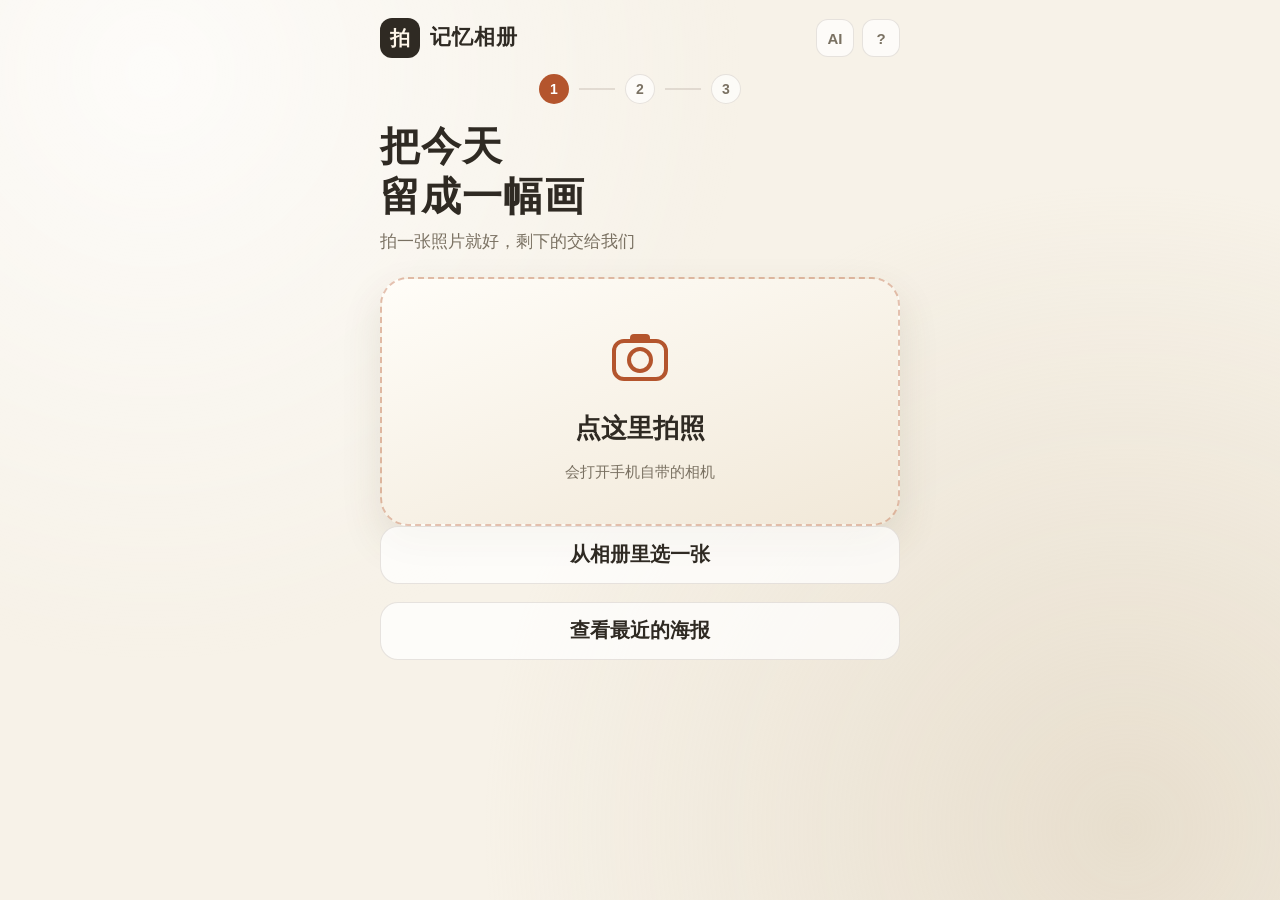
==== index.html @ f5deccc6 "Add files via upload" ====
<!DOCTYPE html>
<html lang="zh-CN">
<head>
  <meta charset="utf-8">
  <meta name="viewport" content="width=device-width, initial-scale=1, viewport-fit=cover">
  <meta name="theme-color" content="#F7F2E8">
  <meta name="description" content="记忆相册 · 随手拍一张照片，选一种风格，生成一张带家人留言的纪念海报。">
  <title>记忆相册 · 把今天留成一幅画</title>
  <link rel="stylesheet" href="style.css?v=20261109k">
</head>
<body>
  <main class="app">
    <header class="top">
      <a class="brand" href="./">
        <span class="brand-mark">拍</span>
        <span class="brand-text">记忆相册</span>
      </a>
      <div class="top-actions">
        <button class="icon-btn" id="ai-btn" type="button" aria-label="AI 设置">AI</button>
        <button class="icon-btn" id="help-btn" type="button" aria-label="使用帮助">?</button>
      </div>
    </header>

    <div class="steps" aria-hidden="true">
      <span class="step-dot active" data-step="1">1</span>
      <span class="step-line"></span>
      <span class="step-dot" data-step="2">2</span>
      <span class="step-line"></span>
      <span class="step-dot" data-step="3">3</span>
    </div>

    <!-- 第一步：拍照 -->
    <section class="panel active" id="panel-1">
      <h1 class="hero-title">把今天<br>留成一幅画</h1>
      <p class="hero-sub">拍一张照片就好，剩下的交给我们</p>

      <label class="camera-card" for="camera-input">
        <span class="camera-icon" aria-hidden="true">
          <svg viewBox="0 0 64 64" width="64" height="64"><rect x="6" y="16" width="52" height="38" rx="10" fill="none" stroke="currentColor" stroke-width="4"/><circle cx="32" cy="35" r="11" fill="none" stroke="currentColor" stroke-width="4"/><rect x="22" y="9" width="20" height="9" rx="4" fill="currentColor"/></svg>
        </span>
        <span class="camera-title">点这里拍照</span>
        <span class="camera-hint">会打开手机自带的相机</span>
      </label>
      <input id="camera-input" type="file" accept="image/*" capture="environment" hidden>
      <input id="album-input" type="file" accept="image/*" hidden>

      <button class="btn btn-ghost" id="album-btn" type="button">从相册里选一张</button>
      <button class="btn btn-ghost btn-big" id="gallery-btn" type="button">查看最近的海报</button>
    </section>

    <!-- 第二步：说一句 -->
    <section class="panel" id="panel-2">
      <h1 class="panel-title">说一句，<br>今天发生了什么？</h1>
      <p class="panel-sub">可以点话筒说话，也可以直接跳过</p>
      <img class="shot-preview" id="shot-preview" alt="刚拍的照片">
      <textarea id="story-input" rows="4" maxlength="200" placeholder="比如：今天去公园散步，玉兰花开了，心情特别好。"></textarea>
      <div class="voice-row">
        <button class="voice-btn" id="voice-btn" type="button">
          <svg viewBox="0 0 24 24" width="28" height="28" fill="none" stroke="currentColor" stroke-width="2" stroke-linecap="round" stroke-linejoin="round" aria-hidden="true">
            <rect x="9" y="3" width="6" height="11" rx="3"></rect>
            <path d="M5 11a7 7 0 0 0 14 0M12 18v3M8 21h8"></path>
          </svg>
          <span id="voice-label">点一下，说话</span>
        </button>
        <p class="voice-tip" id="voice-tip">说完会自动变成文字，可以再改</p>
        <button class="voice-keyboard" id="voice-keyboard" type="button">没反应？用键盘话筒</button>
      </div>
      <div class="row">
        <button class="btn btn-ghost" id="skip-story" type="button">跳过</button>
        <button class="btn btn-primary" id="next-story" type="button">下一步</button>
      </div>
    </section>

    <!-- 第三步：选风格 -->
    <section class="panel" id="panel-3">
      <h1 class="panel-title">选一种喜欢的风格</h1>
      <p class="panel-sub">选好后点下面按钮，海报马上做好</p>
      <div class="styles" id="styles">
        <button class="style-card" type="button" data-style="文艺">
          <span class="style-swatch" aria-hidden="true">
            <svg viewBox="0 0 160 86" preserveAspectRatio="xMidYMid slice">
              <rect width="160" height="86" fill="#f6f1e6"/>
              <circle cx="124" cy="22" r="9" fill="#ead9b6"/>
              <path d="M0 64 L30 42 L52 60 L74 38 L98 62 L120 48 L160 66 V86 H0 Z" fill="#cdd3c0"/>
              <path d="M0 74 L34 58 L66 72 L98 56 L130 72 L160 62 V86 H0 Z" fill="#b3bba4" opacity="0.92"/>
              <path d="M30 80 C 44 60, 58 48, 78 40" stroke="#8a6f52" stroke-width="2.2" fill="none" stroke-linecap="round"/>
              <path d="M56 52 C 62 48, 66 46, 72 45" stroke="#8a6f52" stroke-width="1.6" fill="none" stroke-linecap="round"/>
              <g fill="#e3a6a2">
                <circle cx="78" cy="40" r="3.2"/>
                <circle cx="70" cy="45" r="2.6"/>
                <circle cx="62" cy="52" r="2.2"/>
              </g>
              <g fill="#f2c9c4">
                <circle cx="75" cy="43" r="1.4"/>
                <circle cx="67" cy="47.5" r="1.2"/>
              </g>
            </svg>
          </span>
          <span class="style-name">文艺</span>
          <span class="style-desc">清淡 · 有诗意</span>
        </button>
        <button class="style-card" type="button" data-style="喜庆">
          <span class="style-swatch" aria-hidden="true">
            <svg viewBox="0 0 160 86" preserveAspectRatio="xMidYMid slice">
              <rect width="160" height="86" fill="#9c211b"/>
              <ellipse cx="80" cy="92" rx="110" ry="42" fill="#c0392b" opacity="0.75"/>
              <circle cx="26" cy="18" r="2" fill="#f4c969" opacity="0.85"/>
              <circle cx="134" cy="24" r="2" fill="#f4c969" opacity="0.85"/>
              <circle cx="40" cy="60" r="1.6" fill="#f4c969" opacity="0.6"/>
              <circle cx="122" cy="62" r="1.6" fill="#f4c969" opacity="0.6"/>
              <line x1="80" y1="6" x2="80" y2="18" stroke="#f4c969" stroke-width="2"/>
              <rect x="73" y="16" width="14" height="6" rx="2" fill="#f4c969"/>
              <ellipse cx="80" cy="42" rx="21" ry="23" fill="#e14b31" stroke="#f4c969" stroke-width="2"/>
              <path d="M62 34 H98 M60 42 H100 M62 50 H98" stroke="#f4c969" stroke-width="1.3" opacity="0.8"/>
              <rect x="73" y="63" width="14" height="5" rx="2" fill="#f4c969"/>
              <path d="M75 68 L73 79 M80 68 L80 82 M85 68 L87 79" stroke="#f4c969" stroke-width="1.6" stroke-linecap="round"/>
            </svg>
          </span>
          <span class="style-name">喜庆</span>
          <span class="style-desc">热闹 · 吉利</span>
        </button>
        <button class="style-card" type="button" data-style="美丽">
          <span class="style-swatch" aria-hidden="true">
            <svg viewBox="0 0 160 86" preserveAspectRatio="xMidYMid slice">
              <rect width="160" height="86" fill="#fdecec"/>
              <rect y="62" width="160" height="24" fill="#e7d3e2" opacity="0.5"/>
              <path d="M52 84 C 55 66, 59 54, 66 44" stroke="#9fb28a" stroke-width="2" fill="none" stroke-linecap="round"/>
              <path d="M80 84 C 80 66, 81 52, 83 40" stroke="#9fb28a" stroke-width="2" fill="none" stroke-linecap="round"/>
              <path d="M108 84 C 104 68, 99 58, 93 48" stroke="#9fb28a" stroke-width="2" fill="none" stroke-linecap="round"/>
              <path d="M62 66 C 56 62, 52 62, 48 64" stroke="#9fb28a" stroke-width="1.6" fill="none"/>
              <path d="M98 62 C 104 58, 108 58, 112 60" stroke="#9fb28a" stroke-width="1.6" fill="none"/>
              <g transform="translate(66 40)">
                <circle cx="0" cy="-6.5" r="5.5" fill="#f2a6b3"/><circle cx="6.5" cy="-1" r="5.5" fill="#eda0ad"/><circle cx="4" cy="6" r="5.5" fill="#f2a6b3"/><circle cx="-4" cy="6" r="5.5" fill="#eda0ad"/><circle cx="-6.5" cy="-1" r="5.5" fill="#f2a6b3"/><circle r="3.4" fill="#f7d774"/>
              </g>
              <g transform="translate(84 34)">
                <circle cx="0" cy="-5.5" r="4.8" fill="#f6b8c8"/><circle cx="5.5" cy="-1" r="4.8" fill="#f2a6b3"/><circle cx="3.5" cy="5" r="4.8" fill="#f6b8c8"/><circle cx="-3.5" cy="5" r="4.8" fill="#f2a6b3"/><circle cx="-5.5" cy="-1" r="4.8" fill="#f6b8c8"/><circle r="3" fill="#fff6e6"/>
              </g>
              <g transform="translate(94 46)">
                <circle cx="0" cy="-4.5" r="4" fill="#f3b8a6"/><circle cx="4.5" cy="0" r="4" fill="#eda0ad"/><circle cx="0" cy="4.5" r="4" fill="#f3b8a6"/><circle cx="-4.5" cy="0" r="4" fill="#eda0ad"/><circle r="2.6" fill="#f7d774"/>
              </g>
            </svg>
          </span>
          <span class="style-name">美丽</span>
          <span class="style-desc">明亮 · 温柔</span>
        </button>
        <button class="style-card" type="button" data-style="怀旧">
          <span class="style-swatch" aria-hidden="true">
            <svg viewBox="0 0 160 86" preserveAspectRatio="xMidYMid slice">
              <rect width="160" height="86" fill="#ecdfc8"/>
              <rect y="64" width="160" height="22" fill="#d9c6a6" opacity="0.55"/>
              <g transform="translate(46 16) rotate(-6)">
                <rect width="46" height="54" rx="2" fill="#f8f2e4" stroke="#c9b28c"/>
                <rect x="5" y="5" width="36" height="34" fill="#c8a878"/>
                <circle cx="16" cy="18" r="6" fill="#e5c795"/>
                <path d="M5 33 L17 24 L27 31 L41 18 L41 39 L5 39 Z" fill="#a98d63"/>
              </g>
              <g transform="translate(82 20) rotate(5)">
                <rect width="46" height="54" rx="2" fill="#f8f2e4" stroke="#c9b28c"/>
                <rect x="5" y="5" width="36" height="34" fill="#bfa171"/>
                <circle cx="31" cy="14" r="5" fill="#e5c795"/>
                <path d="M5 35 L15 27 L25 33 L41 20 L41 39 L5 39 Z" fill="#9c8158"/>
              </g>
            </svg>
          </span>
          <span class="style-name">怀旧</span>
          <span class="style-desc">老照片 · 回忆</span>
        </button>
      </div>
      <button class="btn btn-primary btn-big" id="generate-btn" type="button">生成我的海报</button>
      <p class="ai-hint hidden" id="ai-hint"></p>
    </section>

    <!-- 结果 -->
    <section class="panel" id="panel-result">
      <h1 class="panel-title center">海报做好啦</h1>
      <div class="poster-wrap">
        <img id="poster-img" alt="生成的纪念海报">
      </div>
      <div class="actions result-actions">
        <div class="actions result-pair">
          <button class="btn btn-ghost" id="change-style" type="button">换一个风格</button>
          <button class="btn btn-ghost" id="random-style" type="button">随机风格</button>
        </div>
        <div class="actions result-pair">
          <button class="btn btn-ghost" id="change-copy" type="button">更换文案</button>
          <button class="btn btn-ghost" id="edit-copy" type="button">编辑文案</button>
        </div>
        <button class="btn btn-ghost" id="again" type="button">重新拍一张</button>
      </div>
      <p class="random-hint hidden" id="random-hint"></p>
      <div class="actions">
        <a class="btn btn-primary" id="download" download="记忆相册-海报.jpg">保存海报</a>
        <button class="btn btn-ghost hidden" id="share" type="button">分享给家人</button>
      </div>
      <div class="qr-card">
        <img id="qr-img" alt="留言页二维码">
        <div class="qr-info">
          <strong>分享海报，让家人扫码留言</strong>
          <p>家人的留言会自动出现在海报上</p>
          <a id="page-link" href="#" target="_blank" rel="noopener">打开留言页面</a>
        </div>
      </div>
      <p class="sync-note" id="sync-note">家人留言会自动出现在海报上</p>
    </section>

  </main>

  <!-- 生成中 -->
  <div class="loading hidden" id="loading">
    <div class="loading-card">
      <div class="pulse"><span></span><span></span><span></span></div>
      <p class="loading-text" id="loading-text">正在看看这张照片…</p>
      <p class="loading-tip">大概需要 10～30 秒，请稍等</p>
    </div>
  </div>

  <!-- 修改文案 -->
  <div class="modal hidden" id="copy-modal">
    <div class="modal-card">
      <h2>编辑海报文案</h2>
      <p class="modal-sub">这句话会显示在照片下面，最多 32 字；可以点话筒说，也可以直接改。</p>
      <label class="field-label" for="copy-input">主文案</label>
      <textarea id="copy-input" rows="3" maxlength="32" placeholder="写一句你想说的话"></textarea>
      <div class="voice-row">
        <button class="voice-btn" id="copy-voice" type="button">
          <svg viewBox="0 0 24 24" width="28" height="28" fill="none" stroke="currentColor" stroke-width="2" stroke-linecap="round" stroke-linejoin="round" aria-hidden="true">
            <rect x="9" y="3" width="6" height="11" rx="3"></rect>
            <path d="M5 11a7 7 0 0 0 14 0M12 18v3M8 21h8"></path>
          </svg>
          <span id="copy-voice-label">点一下，说话</span>
        </button>
        <p class="voice-tip" id="copy-voice-tip">说完会自动变成文字，可以再改</p>
      </div>
      <div class="row">
        <button class="btn btn-ghost" id="copy-cancel" type="button">取消</button>
        <button class="btn btn-primary" id="copy-save" type="button">保存</button>
      </div>
    </div>
  </div>

  <!-- AI 设置 -->
  <div class="modal hidden" id="ai-modal">
    <div class="modal-card">
      <h2>AI 与语音设置（可选）</h2>
      <p class="modal-sub">AI 调用在浏览器里直接完成。Key 只保存在本机浏览器，不会上传到我们的服务器。</p>
      <label class="field-label" for="ark-key">火山方舟 API Key（照片识别）</label>
      <input id="ark-key" type="password" autocomplete="off" placeholder="粘贴你的 Ark API Key">
      <label class="field-label" for="ark-model">模型 / 推理接入点 ID</label>
      <input id="ark-model" type="text" autocomplete="off" placeholder="例如 ep-2024xxxx 或 doubao-…-vision-…">
      <p class="field-tip">在火山方舟控制台「在线推理」里复制接入点 ID；没有就留空，系统会用本地模板生成海报。</p>
      <label class="field-label" for="asr-key">硅基流动 API Key（语音转文字）</label>
      <input id="asr-key" type="password" autocomplete="off" placeholder="粘贴硅基流动 API Key，用于录音转文字">
      <p class="field-tip">在 <a href="https://cloud.siliconflow.cn" target="_blank" rel="noopener">硅基流动控制台</a> 注册后创建 API Key。只保存在本机；不填时用浏览器语音或键盘话筒。</p>
      <div class="row">
        <button class="btn btn-ghost" id="ai-clear" type="button">清除</button>
        <button class="btn btn-primary" id="ai-save" type="button">保存</button>
      </div>
    </div>
  </div>

  <!-- 最近的海报 -->
  <div class="modal hidden" id="gallery-modal">
    <div class="modal-card gallery-card">
      <button class="icon-btn gallery-close" id="gallery-close" type="button" aria-label="关闭">×</button>
      <div id="gallery-list-view">
        <h2>最近的海报</h2>
        <p class="modal-sub">这台手机上最近生成的 6 张，点一张看照片和留言。</p>
        <div class="gallery-grid" id="gallery-grid"></div>
        <p class="gallery-empty hidden" id="gallery-empty">还没有生成过海报，先做一张吧。</p>
      </div>
      <div class="hidden" id="gallery-detail-view">
        <button class="gallery-back" id="gallery-back" type="button">← 返回最近的海报</button>
        <h2 id="history-title">海报</h2>
        <img id="history-poster" alt="历史海报">
        <div class="history-comments" id="history-comments"></div>
        <a class="btn btn-primary" id="history-page-link" target="_blank" rel="noopener">打开留言页</a>
      </div>
    </div>
  </div>

  <!-- 帮助 -->
  <div class="modal hidden" id="help-modal">
    <div class="modal-card">
      <h2>三步做一张海报</h2>
      <ol class="help-list">
        <li><strong>一拍</strong>：点大按钮，用手机相机拍一张。</li>
        <li><strong>一说</strong>：点话筒说话，会自动变成文字；也可以直接写或跳过。</li>
        <li><strong>一选</strong>：选文艺、喜庆、美丽、怀旧中的一种。</li>
      </ol>
      <p class="modal-sub">海报右下角有二维码，家人扫码就能留言。</p>
      <button class="btn btn-primary" id="help-close" type="button">知道了</button>
    </div>
  </div>

  <div class="toast" id="toast" role="status" aria-live="polite"></div>

  <script src="qrcode.js"></script>
  <script src="poster.js?v=20261109k"></script>
  <script src="sync.js?v=20261109k"></script>
  <script src="voice.js?v=20261109k"></script>
  <script src="app.js?v=20261109k"></script>
</body>
</html>
---- style.css ----
:root {
  --bg: #f7f2e8;
  --paper: #fffdf8;
  --ink: #2f2a23;
  --soft: #7a7162;
  --line: rgba(90, 76, 58, 0.14);
  --accent: #b4552d;
  --accent-deep: #8f3f20;
  --green: #5b7a5e;
  --shadow: 0 18px 40px rgba(91, 72, 45, 0.12);
}

* { box-sizing: border-box; -webkit-tap-highlight-color: transparent; }

html, body {
  margin: 0;
  padding: 0;
  background: var(--bg);
  color: var(--ink);
  font-family: "Noto Sans SC", "PingFang SC", "Hiragino Sans GB", "Microsoft YaHei", sans-serif;
  font-size: 18px;
  line-height: 1.6;
}

body::before {
  content: "";
  position: fixed;
  inset: 0;
  pointer-events: none;
  background:
    radial-gradient(circle at 12% 8%, rgba(255, 255, 255, 0.75), transparent 42%),
    radial-gradient(circle at 88% 92%, rgba(219, 206, 184, 0.55), transparent 46%);
  z-index: 0;
}

.hidden { display: none !important; }

.app {
  position: relative;
  z-index: 1;
  max-width: 560px;
  margin: 0 auto;
  padding: 18px 20px calc(28px + env(safe-area-inset-bottom));
}

/* 顶部 */
.top {
  display: flex;
  align-items: center;
  justify-content: space-between;
  gap: 12px;
  margin-bottom: 16px;
}

.brand {
  display: inline-flex;
  align-items: center;
  gap: 10px;
  text-decoration: none;
  color: var(--ink);
}

.brand-mark {
  width: 40px;
  height: 40px;
  display: grid;
  place-items: center;
  border-radius: 12px;
  background: var(--ink);
  color: #fff7ea;
  font-size: 20px;
  font-weight: 700;
  font-family: "Noto Serif SC", "Songti SC", serif;
}

.brand-text {
  font-size: 21px;
  font-weight: 700;
  font-family: "Noto Serif SC", "Songti SC", serif;
  letter-spacing: 1px;
}

.top-actions { display: flex; gap: 8px; }

.icon-btn {
  border: 1px solid var(--line);
  background: rgba(255, 255, 255, 0.7);
  color: var(--soft);
  width: 38px;
  height: 38px;
  border-radius: 12px;
  font-size: 15px;
  font-weight: 700;
  cursor: pointer;
  display: grid;
  place-items: center;
  text-decoration: none;
}

.icon-btn.wide { width: auto; padding: 0 14px; font-size: 14px; }

/* 步骤 */
.steps {
  display: flex;
  align-items: center;
  justify-content: center;
  gap: 10px;
  margin: 6px 0 18px;
}

.step-dot {
  width: 30px;
  height: 30px;
  border-radius: 50%;
  display: grid;
  place-items: center;
  font-size: 14px;
  font-weight: 700;
  color: var(--soft);
  background: rgba(255, 255, 255, 0.65);
  border: 1px solid var(--line);
}

.step-dot.active { background: var(--accent); color: #fff; border-color: transparent; }

.step-line { width: 36px; height: 2px; background: var(--line); }

/* 面板 */
.panel { display: none; animation: fade 0.28s ease; }
.panel.active { display: block; }

@keyframes fade {
  from { opacity: 0; transform: translateY(8px); }
  to { opacity: 1; transform: none; }
}

.hero-title {
  margin: 14px 0 6px;
  font-size: 40px;
  line-height: 1.25;
  font-family: "Noto Serif SC", "Songti SC", serif;
  letter-spacing: 1px;
}

.hero-sub, .panel-sub {
  margin: 0 0 22px;
  color: var(--soft);
  font-size: 17px;
}

.panel-title {
  margin: 8px 0 4px;
  font-size: 30px;
  line-height: 1.35;
  font-family: "Noto Serif SC", "Songti SC", serif;
}

.panel-title.center { text-align: center; }

/* 拍照卡片 */
.camera-card {
  display: flex;
  flex-direction: column;
  align-items: center;
  gap: 10px;
  padding: 46px 20px 40px;
  border-radius: 28px;
  background: linear-gradient(160deg, #fffdf8, #f1e8d8);
  border: 2px dashed rgba(180, 85, 45, 0.35);
  box-shadow: var(--shadow);
  cursor: pointer;
  text-align: center;
  transition: transform 0.15s ease;
}

.camera-card:active { transform: scale(0.985); }

.camera-icon { color: var(--accent); }

.camera-title { font-size: 26px; font-weight: 700; }

.camera-hint { color: var(--soft); font-size: 15px; }

.shot-preview {
  width: 100%;
  max-height: 320px;
  object-fit: cover;
  border-radius: 20px;
  box-shadow: var(--shadow);
  margin-bottom: 18px;
  background: #e7e0d3;
}

/* 按钮 */
.btn {
  display: flex;
  align-items: center;
  justify-content: center;
  width: 100%;
  min-height: 58px;
  padding: 14px 20px;
  border: none;
  border-radius: 18px;
  font-family: inherit;
  font-size: 20px;
  font-weight: 700;
  text-decoration: none;
  cursor: pointer;
  transition: transform 0.15s ease, opacity 0.15s ease;
}

.btn:active { transform: scale(0.985); opacity: 0.92; }

.btn-primary {
  background: linear-gradient(135deg, var(--accent), var(--accent-deep));
  color: #fff8ee;
  box-shadow: 0 14px 26px rgba(180, 85, 45, 0.28);
}

.btn-ghost {
  background: rgba(255, 255, 255, 0.72);
  color: var(--ink);
  border: 1px solid var(--line);
}

.btn-big { margin-top: 18px; }

.row { display: flex; gap: 12px; margin-top: 16px; }
.row .btn { flex: 1; }

/* 文字输入 */
textarea, input[type="text"], input[type="password"] {
  width: 100%;
  border: 1px solid var(--line);
  border-radius: 18px;
  background: rgba(255, 255, 255, 0.82);
  padding: 16px 16px;
  font-family: inherit;
  font-size: 18px;
  line-height: 1.6;
  color: var(--ink);
  outline: none;
  resize: vertical;
}

textarea:focus, input:focus { border-color: rgba(180, 85, 45, 0.55); }

/* 语音输入 */
.voice-row {
  display: flex;
  flex-direction: column;
  gap: 8px;
  margin-top: 12px;
}

.voice-btn {
  display: flex;
  align-items: center;
  justify-content: center;
  gap: 10px;
  width: 100%;
  padding: 14px 18px;
  border-radius: 18px;
  border: 2px dashed rgba(180, 85, 45, 0.38);
  background: rgba(255, 255, 255, 0.72);
  color: var(--accent-deep);
  font-family: inherit;
  font-size: 18px;
  font-weight: 700;
  cursor: pointer;
}

.voice-btn:disabled {
  opacity: 0.55;
  cursor: not-allowed;
}

.voice-btn.recording {
  border-style: solid;
  border-color: #b4552d;
  background: #b4552d;
  color: #fff8ee;
  animation: voicePulse 1.2s infinite;
}

.voice-btn.starting {
  border-style: solid;
  border-color: #d08a3c;
  background: #f0c987;
  color: #5a3a2e;
  animation: voicePulse 1.6s infinite;
}

.voice-btn.keyboard-mode {
  border-style: solid;
  border-color: rgba(180, 85, 45, 0.5);
  background: #fffaf1;
  color: #7a4a32;
}

.voice-btn svg { flex: none; }

.voice-keyboard {
  align-self: stretch;
  min-height: 46px;
  padding: 10px 14px;
  border: 1px dashed rgba(180, 85, 45, 0.45);
  border-radius: 12px;
  background: #fffaf1;
  color: var(--accent);
  font-size: 15px;
  font-weight: 600;
  cursor: pointer;
}

.voice-tip {
  margin: 0;
  text-align: center;
  font-size: 14px;
  line-height: 1.5;
  color: var(--soft);
}

.voice-tip.error {
  color: #a8432a;
  font-weight: 600;
}

.voice-keyboard.attention {
  border-color: #b4552d;
  background: #ffe9d6;
  animation: voicePulse 1.6s infinite;
}

@keyframes voicePulse {
  0%, 100% { box-shadow: 0 0 0 0 rgba(180, 85, 45, 0.3); }
  50% { box-shadow: 0 0 0 9px rgba(180, 85, 45, 0); }
}

/* 风格 */
.styles {
  display: grid;
  grid-template-columns: 1fr 1fr;
  gap: 14px;
  margin-bottom: 6px;
}

.style-card {
  display: flex;
  flex-direction: column;
  align-items: flex-start;
  gap: 2px;
  padding: 10px 10px 14px;
  border-radius: 22px;
  border: 2px solid transparent;
  background: rgba(255, 255, 255, 0.72);
  box-shadow: 0 8px 22px rgba(91, 72, 45, 0.08);
  cursor: pointer;
  font-family: inherit;
  text-align: left;
}

.style-card.selected {
  border-color: var(--accent);
  box-shadow: 0 12px 28px rgba(180, 85, 45, 0.2);
}

.style-swatch {
  width: 100%;
  height: 86px;
  border-radius: 14px;
  margin-bottom: 8px;
  overflow: hidden;
  box-shadow: inset 0 0 0 1px rgba(90, 60, 30, 0.08);
}

.style-swatch svg { display: block; width: 100%; height: 100%; }

.style-name { font-size: 20px; font-weight: 700; padding-left: 4px; }
.style-desc { font-size: 13px; color: var(--soft); padding-left: 4px; }

.ai-hint {
  margin: 14px 2px 0;
  font-size: 13px;
  color: var(--soft);
  text-align: center;
}

/* 结果 */
.poster-wrap {
  margin: 16px 0 18px;
  border-radius: 22px;
  overflow: hidden;
  box-shadow: 0 26px 50px rgba(70, 50, 28, 0.22);
  background: #fff;
}

.poster-wrap img { display: block; width: 100%; height: auto; }

.insight {
  background: rgba(255, 255, 255, 0.78);
  border: 1px solid var(--line);
  border-radius: 18px;
  padding: 14px 16px;
  margin-bottom: 16px;
  font-size: 15px;
}

.insight-head { font-weight: 700; color: var(--accent-deep); margin-bottom: 6px; }
.insight p { margin: 4px 0; color: var(--soft); }
.insight p span { color: var(--ink); font-weight: 700; margin-right: 8px; }
.insight b {
  display: inline-block;
  margin: 2px 6px 2px 0;
  padding: 2px 9px;
  border-radius: 999px;
  background: rgba(91, 122, 94, 0.12);
  color: var(--green);
  font-weight: 600;
}

.actions { display: flex; gap: 12px; }
.actions .btn { flex: 1; }
.result-actions { margin-top: 18px; flex-direction: column; }
.result-pair { width: 100%; }
.random-hint {
  margin: 8px 0 0;
  text-align: center;
  font-size: 14px;
  line-height: 1.5;
  color: var(--soft);
}

.qr-card {
  display: flex;
  align-items: center;
  gap: 16px;
  margin: 18px 0;
  padding: 16px;
  border-radius: 22px;
  background: rgba(255, 255, 255, 0.8);
  border: 1px solid var(--line);
}

.qr-card img { width: 128px; height: 128px; border-radius: 12px; background: #fff; }

.qr-info strong { font-size: 17px; }
.qr-info p { margin: 4px 0 8px; font-size: 14px; color: var(--soft); }
.qr-info a { color: var(--accent-deep); font-size: 14px; font-weight: 700; }

.sync-note {
  margin: -4px 0 6px;
  text-align: center;
  font-size: 13px;
  color: var(--soft);
}

/* 页脚 */
.footer {
  margin-top: 30px;
  text-align: center;
  color: var(--soft);
  font-size: 13px;
}

.footer p { margin: 4px 0; }
.footer .tiny { opacity: 0.75; font-size: 12px; }

/* 加载 */
.loading {
  position: fixed;
  inset: 0;
  z-index: 50;
  display: grid;
  place-items: center;
  background: rgba(247, 242, 232, 0.9);
  backdrop-filter: blur(5px);
}

.loading-card {
  width: min(86%, 340px);
  padding: 30px 24px;
  border-radius: 26px;
  background: var(--paper);
  box-shadow: var(--shadow);
  text-align: center;
}

.pulse { display: flex; justify-content: center; gap: 9px; margin-bottom: 18px; }

.pulse span {
  width: 12px;
  height: 12px;
  border-radius: 50%;
  background: var(--accent);
  animation: pulse 1.2s infinite ease-in-out;
}

.pulse span:nth-child(2) { animation-delay: 0.18s; }
.pulse span:nth-child(3) { animation-delay: 0.36s; }

@keyframes pulse {
  0%, 100% { transform: translateY(0); opacity: 0.45; }
  50% { transform: translateY(-8px); opacity: 1; }
}

.loading-text { margin: 0 0 6px; font-size: 19px; font-weight: 700; }
.loading-tip { margin: 0; color: var(--soft); font-size: 14px; }

/* 弹窗 */
.modal {
  position: fixed;
  inset: 0;
  z-index: 60;
  display: grid;
  place-items: center;
  padding: 20px;
  background: rgba(35, 28, 20, 0.45);
  backdrop-filter: blur(3px);
}

.modal-card {
  width: min(100%, 420px);
  max-height: 86vh;
  overflow: auto;
  padding: 24px 22px;
  border-radius: 26px;
  background: var(--paper);
  box-shadow: var(--shadow);
}

.modal-card h2 {
  margin: 0 0 6px;
  font-size: 23px;
  font-family: "Noto Serif SC", "Songti SC", serif;
}

.modal-sub { margin: 0 0 16px; color: var(--soft); font-size: 14px; }

/* 最近的海报 */
.gallery-card { width: min(100%, 520px); position: relative; }
.gallery-close { position: absolute; top: 14px; right: 14px; z-index: 2; }
.gallery-grid { display: grid; grid-template-columns: repeat(2, minmax(0, 1fr)); gap: 12px; }
.gallery-item {
  display: block;
  width: 100%;
  padding: 0;
  border: 1px solid var(--line);
  border-radius: 16px;
  overflow: hidden;
  background: rgba(255, 255, 255, 0.75);
  text-align: left;
  cursor: pointer;
}
.gallery-thumb { display: block; width: 100%; aspect-ratio: 1080 / 1820; background: #e9e2d5; }
.gallery-meta { display: block; padding: 8px 10px 10px; }
.gallery-meta strong { display: block; font-size: 14px; color: var(--ink); }
.gallery-meta small { display: block; margin-top: 2px; font-size: 11px; color: var(--soft); }
.gallery-empty { margin: 18px 0 4px; color: var(--soft); font-size: 14px; text-align: center; }
.gallery-back {
  border: 0;
  background: none;
  color: var(--accent-deep);
  font: inherit;
  font-size: 13px;
  padding: 0 0 10px;
  cursor: pointer;
}
#history-poster { display: block; width: 100%; border-radius: 16px; box-shadow: 0 16px 32px rgba(70, 50, 28, 0.18); }
.history-comments { margin: 14px 0; }
.history-comments h3 { margin: 0 0 8px; font-size: 15px; }
.history-comment { margin-bottom: 8px; padding: 10px 12px; border: 1px solid var(--line); border-radius: 14px; background: rgba(255, 255, 255, 0.72); }
.history-comment strong { display: block; font-size: 13px; color: var(--accent-deep); }
.history-comment p { margin: 4px 0; font-size: 14px; line-height: 1.6; color: var(--ink); }
.history-comment span { font-size: 11px; color: var(--soft); }
#history-page-link { display: block; text-align: center; }

.field-label {
  display: block;
  margin: 12px 0 6px;
  font-size: 14px;
  font-weight: 700;
  color: var(--soft);
}

.field-tip { margin: 8px 0 0; font-size: 12px; color: var(--soft); }

.help-list { margin: 10px 0 14px; padding-left: 22px; }
.help-list li { margin: 8px 0; }

/* 轻提示 */
.toast {
  position: fixed;
  left: 50%;
  bottom: calc(30px + env(safe-area-inset-bottom));
  z-index: 80;
  transform: translate(-50%, 20px);
  max-width: 86%;
  padding: 12px 18px;
  border-radius: 999px;
  background: rgba(47, 42, 35, 0.92);
  color: #fff8ee;
  font-size: 15px;
  opacity: 0;
  pointer-events: none;
  transition: opacity 0.22s ease, transform 0.22s ease;
}

.toast.show { opacity: 1; transform: translate(-50%, 0); }

/* ---------------- 留言页 ---------------- */
.eyebrow {
  margin: 6px 0 14px;
  text-align: center;
  color: var(--soft);
  font-size: 14px;
  letter-spacing: 1px;
}

.view-meta {
  margin: -4px 0 14px;
  text-align: center;
  color: var(--soft);
  font-size: 14px;
}

.comments-card {
  margin-top: 22px;
  padding: 20px;
  border-radius: 24px;
  background: rgba(255, 255, 255, 0.82);
  border: 1px solid var(--line);
}

.comments-head {
  display: flex;
  align-items: baseline;
  justify-content: space-between;
}

.comments-head h2 {
  margin: 0;
  font-size: 21px;
  font-family: "Noto Serif SC", "Songti SC", serif;
}

.comments-count { color: var(--soft); font-size: 13px; }
.comments-intro { margin: 6px 0 14px; color: var(--soft); font-size: 14px; }

.comment-list { display: flex; flex-direction: column; gap: 10px; }

.comment-empty { color: var(--soft); font-size: 14px; margin: 4px 0 14px; }

.comment-item {
  padding: 12px 14px;
  border-radius: 16px;
  background: rgba(247, 242, 232, 0.85);
}

.comment-name { font-weight: 700; font-size: 14px; color: var(--accent-deep); }
.comment-text { font-size: 16px; margin-top: 2px; }

.comment-form { margin-top: 18px; }
.comment-form textarea { margin-bottom: 12px; }
.comment-tip { margin: 10px 0 0; color: var(--soft); font-size: 12px; text-align: center; }

.view-loading {
  padding: 60px 0;
  text-align: center;
  color: var(--soft);
}

.spinner {
  width: 38px;
  height: 38px;
  margin: 0 auto 14px;
  border-radius: 50%;
  border: 3px solid rgba(180, 85, 45, 0.18);
  border-top-color: var(--accent);
  animation: spin 0.9s linear infinite;
}

@keyframes spin { to { transform: rotate(360deg); } }

.view-error { padding: 50px 10px; text-align: center; }
.view-error h1 { font-family: "Noto Serif SC", "Songti SC", serif; }
.view-error p { color: var(--soft); font-size: 15px; }
.view-error .btn { margin-top: 18px; }

/* 文字版故事卡 */
.text-card {
  margin: 18px 0;
  padding: 26px 24px;
  border-radius: 26px;
  background: linear-gradient(160deg, #f7f2e7, #e9e0cf);
  color: #3c3830;
  box-shadow: var(--shadow);
}

.text-card .tc-date { margin: 0 0 10px; font-size: 14px; opacity: 0.75; }

.text-card h1 {
  margin: 0 0 12px;
  font-size: 34px;
  line-height: 1.3;
  font-family: "Noto Serif SC", "Songti SC", serif;
  color: #6c7c69;
}

.text-card .tc-caption { font-size: 17px; margin: 0 0 12px; }
.text-card .tc-story { font-size: 16px; margin: 0 0 14px; opacity: 0.9; }
.text-card .tc-blessing {
  margin: 0;
  font-size: 17px;
  font-family: "Noto Serif SC", "Songti SC", serif;
  color: #6c7c69;
}

.text-card .tc-note {
  margin: 18px 0 0;
  padding-top: 14px;
  border-top: 1px solid rgba(90, 76, 58, 0.16);
  font-size: 12px;
  opacity: 0.7;
}

.text-card[data-style="喜庆"] {
  background: linear-gradient(160deg, #9b231e, #751614);
  color: #fff8e8;
}
.text-card[data-style="喜庆"] h1, .text-card[data-style="喜庆"] .tc-blessing { color: #f4c969; }

.text-card[data-style="美丽"] {
  background: linear-gradient(160deg, #fde7e7, #dbe5f5);
  color: #4a3e42;
}
.text-card[data-style="美丽"] h1, .text-card[data-style="美丽"] .tc-blessing { color: #be6c76; }

.text-card[data-style="怀旧"] {
  background: linear-gradient(160deg, #ebe0cc, #d5c6ae);
  color: #483929;
}
.text-card[data-style="怀旧"] h1, .text-card[data-style="怀旧"] .tc-blessing { color: #8b6846; }

@media (max-width: 380px) {
  .hero-title { font-size: 34px; }
  .panel-title { font-size: 26px; }
  .btn { font-size: 18px; }
}
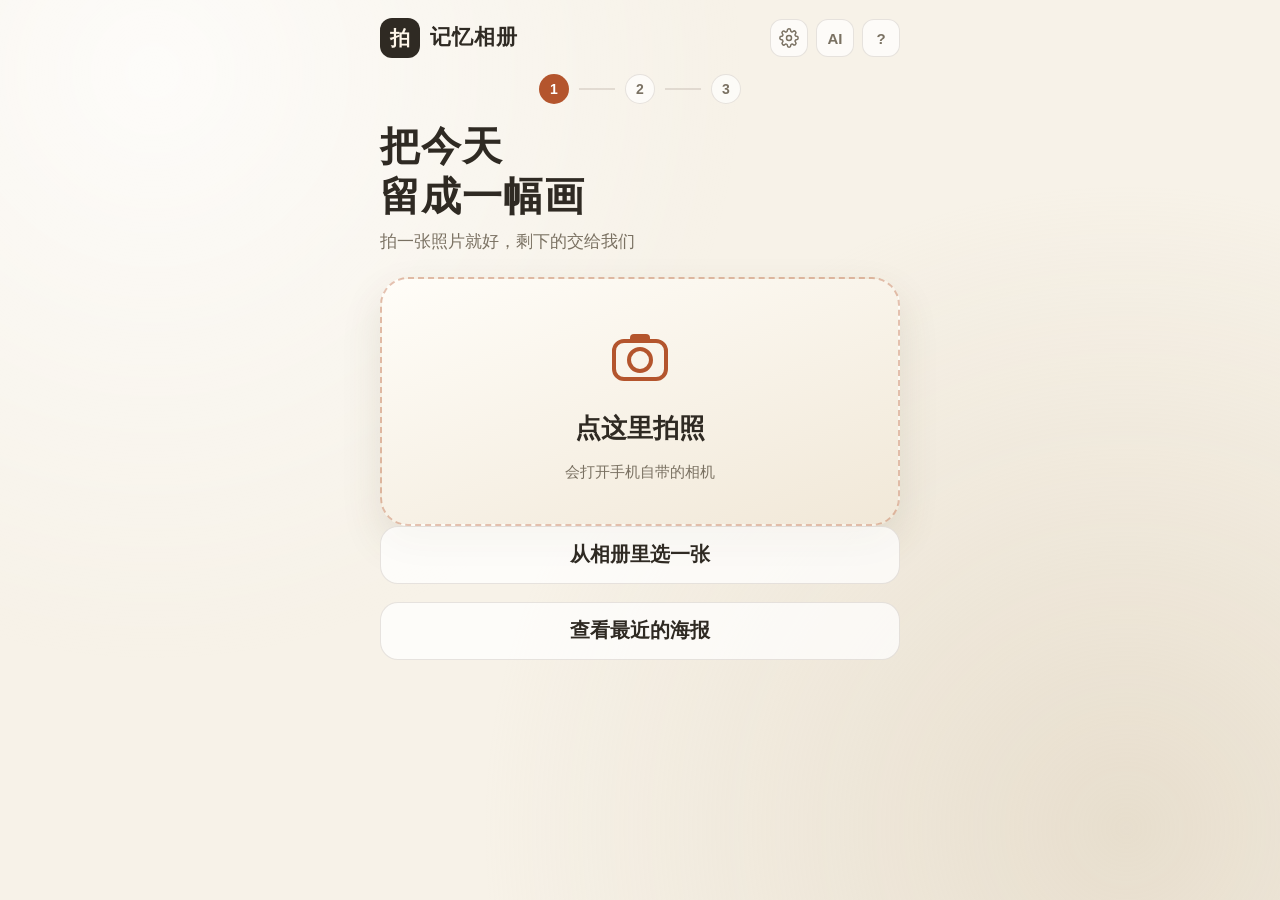
==== commit 8a807d62: "Add files via upload" ====
--- a/index.html
+++ b/index.html
@@ -6,7 +6,7 @@
   <meta name="theme-color" content="#F7F2E8">
   <meta name="description" content="记忆相册 · 随手拍一张照片，选一种风格，生成一张带家人留言的纪念海报。">
   <title>记忆相册 · 把今天留成一幅画</title>
-  <link rel="stylesheet" href="style.css?v=20261109k">
+  <link rel="stylesheet" href="style.css?v=20261109l">
 </head>
 <body>
   <main class="app">
@@ -16,6 +16,12 @@
         <span class="brand-text">记忆相册</span>
       </a>
       <div class="top-actions">
+        <button class="icon-btn" id="family-btn" type="button" aria-label="家人昵称设置">
+          <svg viewBox="0 0 24 24" width="20" height="20" fill="none" stroke="currentColor" stroke-width="1.8" stroke-linecap="round" stroke-linejoin="round" aria-hidden="true">
+            <circle cx="12" cy="12" r="3"></circle>
+            <path d="M19.4 15a1.65 1.65 0 0 0 .33 1.82l.06.06a2 2 0 0 1-2.83 2.83l-.06-.06a1.65 1.65 0 0 0-1.82-.33 1.65 1.65 0 0 0-1 1.51V21a2 2 0 0 1-4 0v-.09A1.65 1.65 0 0 0 9 19.4a1.65 1.65 0 0 0-1.82.33l-.06.06a2 2 0 0 1-2.83-2.83l.06-.06A1.65 1.65 0 0 0 4.6 15a1.65 1.65 0 0 0-1.51-1H3a2 2 0 0 1 0-4h.09A1.65 1.65 0 0 0 4.6 9a1.65 1.65 0 0 0-.33-1.82l-.06-.06a2 2 0 0 1 2.83-2.83l.06.06A1.65 1.65 0 0 0 9 4.6 1.65 1.65 0 0 0 10 3.09V3a2 2 0 0 1 4 0v.09a1.65 1.65 0 0 0 1 1.51 1.65 1.65 0 0 0 1.82-.33l.06-.06a2 2 0 0 1 2.83 2.83l-.06.06A1.65 1.65 0 0 0 19.4 9a1.65 1.65 0 0 0 1.51 1H21a2 2 0 0 1 0 4h-.09a1.65 1.65 0 0 0-1.51 1z"></path>
+          </svg>
+        </button>
         <button class="icon-btn" id="ai-btn" type="button" aria-label="AI 设置">AI</button>
         <button class="icon-btn" id="help-btn" type="button" aria-label="使用帮助">?</button>
       </div>
@@ -278,6 +284,23 @@
     </div>
   </div>
 
+  <!-- 家人昵称 -->
+  <div class="modal hidden" id="family-modal">
+    <div class="modal-card">
+      <h2>家人昵称</h2>
+      <p class="modal-sub">第一个昵称是老人的称呼，家人留言时可以选自己的昵称。</p>
+      <div class="family-list" id="family-list"></div>
+      <div class="family-add">
+        <input id="family-new-input" type="text" maxlength="12" placeholder="添加一个昵称，比如：小敏">
+        <button class="btn btn-primary family-add-btn" id="family-add-btn" type="button">添加</button>
+      </div>
+      <div class="row">
+        <button class="btn btn-ghost" id="family-cancel" type="button">关闭</button>
+        <button class="btn btn-primary" id="family-save" type="button">保存</button>
+      </div>
+    </div>
+  </div>
+
   <!-- 帮助 -->
   <div class="modal hidden" id="help-modal">
     <div class="modal-card">
@@ -295,9 +318,9 @@
   <div class="toast" id="toast" role="status" aria-live="polite"></div>
 
   <script src="qrcode.js"></script>
-  <script src="poster.js?v=20261109k"></script>
-  <script src="sync.js?v=20261109k"></script>
-  <script src="voice.js?v=20261109k"></script>
-  <script src="app.js?v=20261109k"></script>
+  <script src="poster.js?v=20261109l"></script>
+  <script src="sync.js?v=20261109l"></script>
+  <script src="voice.js?v=20261109l"></script>
+  <script src="app.js?v=20261109l"></script>
 </body>
 </html>
--- a/style.css
+++ b/style.css
@@ -587,6 +587,87 @@
 
 .help-list { margin: 10px 0 14px; padding-left: 22px; }
 .help-list li { margin: 8px 0; }
+
+/* 家人昵称列表 */
+.family-list {
+  display: flex;
+  flex-direction: column;
+  gap: 8px;
+  margin-bottom: 14px;
+}
+
+.family-item {
+  display: flex;
+  align-items: center;
+  gap: 8px;
+  padding: 8px;
+  border: 1px solid var(--line);
+  border-radius: 14px;
+  background: rgba(255, 255, 255, 0.8);
+}
+
+.family-item.first {
+  border-color: rgba(180, 85, 45, 0.35);
+  background: rgba(255, 245, 232, 0.9);
+}
+
+.family-item.first::before {
+  content: "老人";
+  flex: none;
+  font-size: 12px;
+  font-weight: 700;
+  color: #fff;
+  background: var(--accent);
+  padding: 3px 8px;
+  border-radius: 8px;
+}
+
+.family-item .family-name {
+  flex: 1;
+  border: none;
+  background: transparent;
+  font: inherit;
+  font-size: 17px;
+  color: var(--ink);
+  padding: 4px 6px;
+  border-radius: 8px;
+}
+
+.family-item .family-name:focus {
+  background: #fff;
+  outline: 2px solid rgba(180, 85, 45, 0.35);
+}
+
+.family-item .family-actions {
+  display: flex;
+  gap: 4px;
+}
+
+.family-item .family-actions button {
+  width: 32px;
+  height: 32px;
+  border: 1px solid var(--line);
+  background: rgba(255, 255, 255, 0.7);
+  border-radius: 10px;
+  font-size: 16px;
+  cursor: pointer;
+  display: grid;
+  place-items: center;
+  color: var(--soft);
+}
+
+.family-item .family-actions button:hover { color: var(--ink); }
+.family-item .family-actions button:disabled { opacity: 0.3; cursor: not-allowed; }
+
+.family-add {
+  display: flex;
+  gap: 8px;
+  align-items: stretch;
+  margin-bottom: 4px;
+}
+
+.family-add input { flex: 1; font-size: 16px; padding: 10px 14px; }
+.family-add-btn { flex: none; padding: 0 18px; min-height: 46px; font-size: 16px; border-radius: 14px; }
 
 /* 轻提示 */
 .toast {
@@ -664,6 +745,36 @@
 .comment-form textarea { margin-bottom: 12px; }
 .comment-tip { margin: 10px 0 0; color: var(--soft); font-size: 12px; text-align: center; }
 
+.comment-name-select,
+.comment-name-other {
+  width: 100%;
+  border: 1px solid var(--line);
+  border-radius: 14px;
+  background: rgba(255, 255, 255, 0.85);
+  padding: 12px 14px;
+  font-family: inherit;
+  font-size: 17px;
+  color: var(--ink);
+  outline: none;
+  margin-bottom: 10px;
+  appearance: none;
+  -webkit-appearance: none;
+  background-image: url("data:image/svg+xml;charset=utf-8,%3Csvg xmlns='http://www.w3.org/2000/svg' width='14' height='8' viewBox='0 0 14 8'%3E%3Cpath d='M1 1l6 6 6-6' fill='none' stroke='%237a7162' stroke-width='1.8' stroke-linecap='round' stroke-linejoin='round'/%3E%3C/svg%3E");
+  background-repeat: no-repeat;
+  background-position: right 14px center;
+  padding-right: 36px;
+}
+
+.comment-name-select:focus,
+.comment-name-other:focus { border-color: rgba(180, 85, 45, 0.55); }
+
+.comment-name-other {
+  background-image: none;
+  padding-right: 14px;
+}
+
+.comment-name-other.hidden { display: none; }
+
 .view-loading {
   padding: 60px 0;
   text-align: center;
